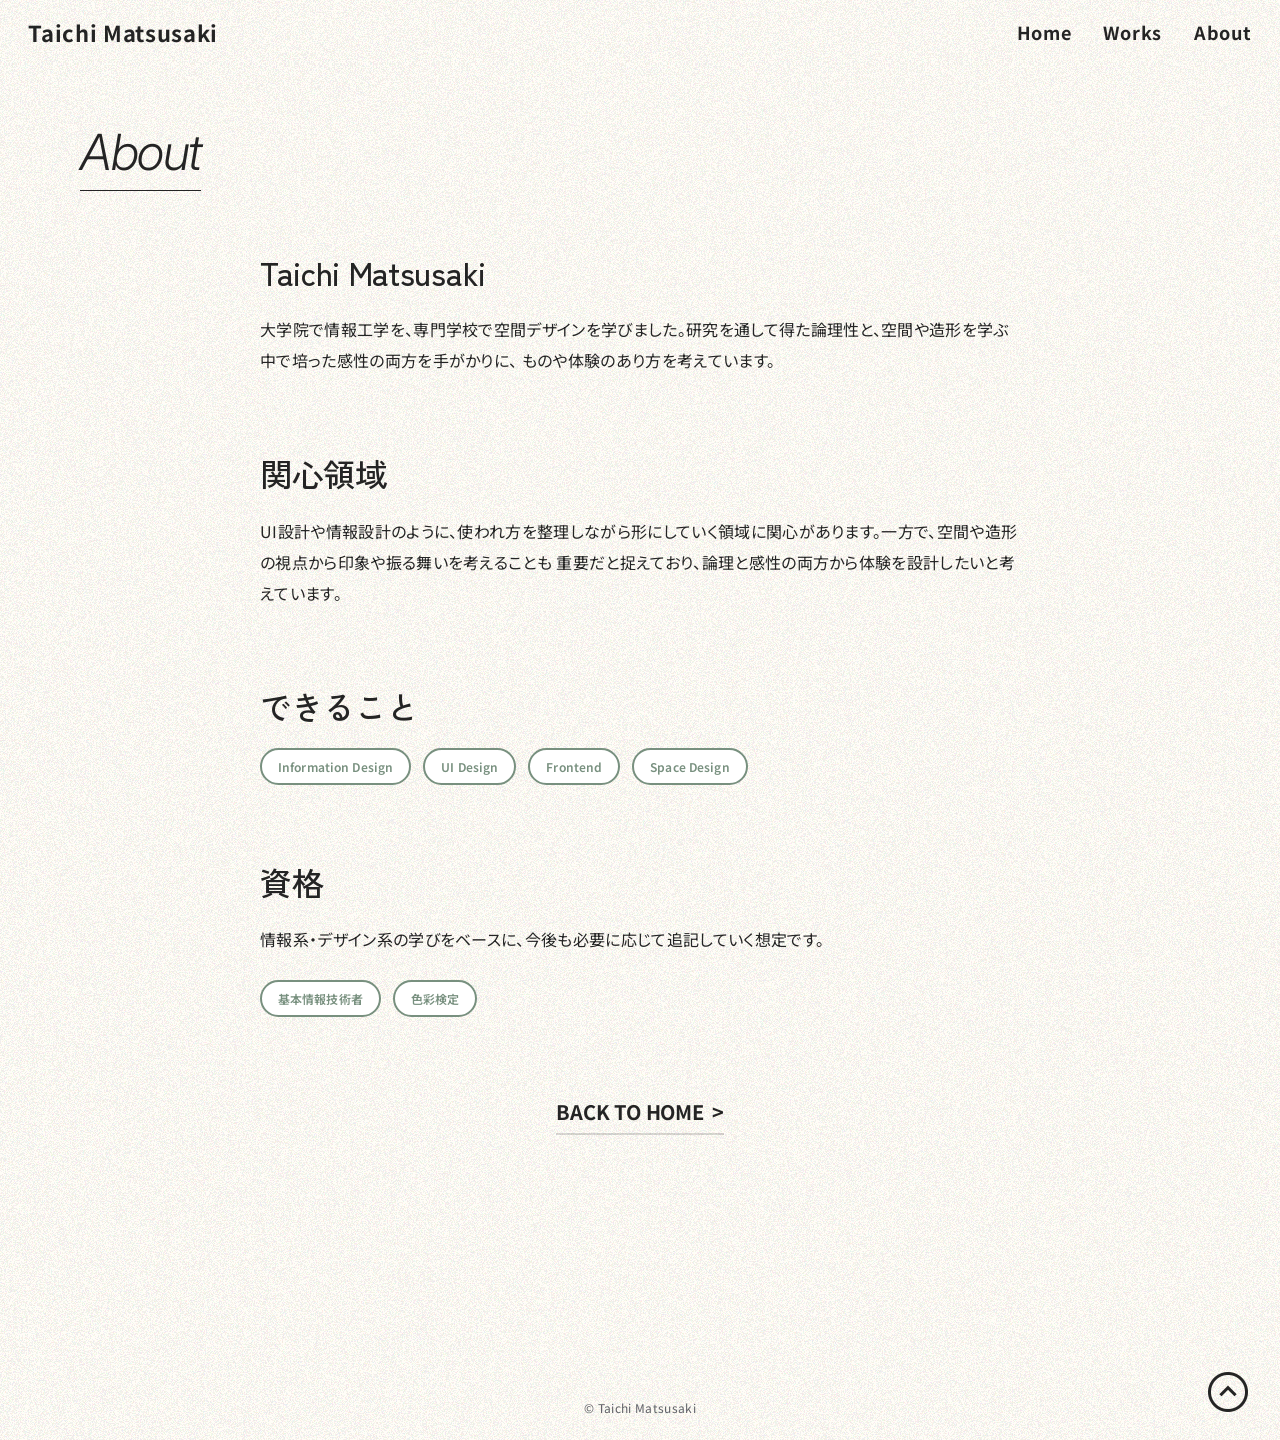
==== about/index.html @ 53a99a80 "Initial portfolio site" ====
<!DOCTYPE html>
<html lang="ja">
  <head>
    <meta charset="UTF-8" />
    <meta name="viewport" content="width=device-width, initial-scale=1.0" />
    <title>About | Taichi Matsusaki Portfolio</title>
    <link rel="stylesheet" href="../styles.css" />
    <script>
      window.addEventListener("load", () => {
        const navigationEntry = performance.getEntriesByType?.("navigation")?.[0];
        const isReload =
          navigationEntry?.type === "reload" ||
          (!navigationEntry && window.performance?.navigation?.type === 1);

        if (isReload) {
          window.scrollTo(0, 0);
        }

        document.body.classList.add("page-ready");

        const menuButton = document.querySelector(".top-menu-toggle");
        const navigation = document.querySelector(".top-nav");

        if (!menuButton || !navigation) {
          return;
        }

        const closeMenu = () => {
          menuButton.setAttribute("aria-expanded", "false");
          document.body.classList.remove("nav-open");
        };

        menuButton.addEventListener("click", () => {
          const expanded = menuButton.getAttribute("aria-expanded") === "true";
          menuButton.setAttribute("aria-expanded", String(!expanded));
          document.body.classList.toggle("nav-open", !expanded);
        });

        navigation.querySelectorAll("a").forEach((link) => {
          link.addEventListener("click", closeMenu);
        });

        window.matchMedia("(min-width: 641px)").addEventListener("change", (event) => {
          if (event.matches) {
            closeMenu();
          }
        });
      });
    </script>
  </head>
  <body class="top-entry about-page-entry">
    <div class="page-shell about-page" id="top">
      <header class="top-header">
        <a class="top-logo" href="../index.html">Taichi Matsusaki</a>
        <button
          class="top-menu-toggle material-symbols-outlined"
          type="button"
          aria-label="メニューを開く"
          aria-controls="about-navigation"
          aria-expanded="false"
        >
          menu
        </button>
        <nav class="top-nav" id="about-navigation" aria-label="Primary navigation">
          <a href="../index.html">Home</a>
          <a href="../works/index.html">Works</a>
          <a href="../about/index.html" aria-current="page">About</a>
        </nav>
      </header>

      <main class="about-page-main">
        <section class="about-page-intro">
          <div class="section-title">
            <h1>About</h1>
          </div>
        </section>

        <article class="about-page-content">
          <section class="about-page-block">
            <h2>Taichi Matsusaki</h2>
            <div class="about-page-prose">
              <p>
                大学院で情報工学を、専門学校で空間デザインを学びました。研究を通して得た論理性と、空間や造形を学ぶ中で培った感性の両方を手がかりに、
                ものや体験のあり方を考えています。
              </p>
            </div>
          </section>

          <section class="about-page-block">
            <h2>関心領域</h2>
            <div class="about-page-prose">
              <p>
                UI設計や情報設計のように、使われ方を整理しながら形にしていく領域に関心があります。一方で、空間や造形の視点から印象や振る舞いを考えることも
                重要だと捉えており、論理と感性の両方から体験を設計したいと考えています。
              </p>
            </div>
          </section>

          <section class="about-page-block">
            <h2>できること</h2>
            <div class="about-page-tags" aria-label="Skills">
              <span class="detail-tag">Information Design</span>
              <span class="detail-tag">UI Design</span>
              <span class="detail-tag">Frontend</span>
              <span class="detail-tag">Space Design</span>
            </div>
          </section>

          <section class="about-page-block">
            <h2>資格</h2>
            <div class="about-page-prose">
              <p>情報系・デザイン系の学びをベースに、今後も必要に応じて追記していく想定です。</p>
            </div>
            <div class="about-page-tags" aria-label="Certifications">
              <span class="detail-tag">基本情報技術者</span>
              <span class="detail-tag">色彩検定</span>
            </div>
          </section>

          <div class="detail-back-link-wrap">
            <a class="detail-back-link" href="../index.html">BACK TO HOME</a>
          </div>
        </article>
      </main>

      <footer class="top-footer">
        <p>© Taichi Matsusaki</p>
        <a class="back-to-top material-symbols-outlined" href="#top" aria-label="ページ上部へ戻る">expand_circle_up</a>
      </footer>
    </div>
  </body>
</html>
---- styles.css ----
@import url("https://fonts.googleapis.com/css2?family=Inter:ital,wght@1,300;1,400;1,500&family=Material+Symbols+Outlined:opsz,wght,FILL,GRAD@48,400,0,0&family=Noto+Sans+JP:wght@400;500;600;700&family=Zen+Kaku+Gothic+New:wght@300;400;500;700&display=swap");

:root {
  --bg: #fffdf7;
  --text: #242424;
  --muted: #5f6166;
  --accent-green: #78907f;
  --line: rgba(36, 36, 36, 0.16);
  --soft-line: rgba(36, 36, 36, 0.1);
  --accent: #2f47a5;
  --surface: #fbfbf8;
  --card: #ffffff;
  --page-pad: 24px;
  --logo-font: "Noto Sans JP", "Helvetica Neue", Arial, sans-serif;
  --title-font: "Zen Kaku Gothic New", "Noto Sans JP", sans-serif;
  --body-font: "Noto Sans JP", "Helvetica Neue", Arial, sans-serif;
  --shell-pad: clamp(20px, 2.22vw, 32px);
  --bg-image-size: cover;
}

* {
  box-sizing: border-box;
}

html,
body {
  margin: 0;
  min-height: 100%;
}

html {
  scroll-behavior: smooth;
  overscroll-behavior-y: none;
}

body {
  min-width: 320px;
  overflow-x: hidden;
  overflow-y: auto;
  overscroll-behavior-y: none;
  background:
    url("./images/Portfolio_background.svg") center top / var(--bg-image-size) repeat-y,
    var(--bg);
  color: var(--text);
  font-family: var(--body-font);
  letter-spacing: 0.02em;
  font-feature-settings: "palt" 1;
  text-rendering: optimizeLegibility;
  -webkit-font-smoothing: antialiased;
}

.top-entry {
  background:
    url("./images/Portfolio_background.svg") center top / var(--bg-image-size) repeat-y,
    var(--bg);
}

a {
  color: inherit;
  text-decoration: none;
}

.page-shell {
  position: relative;
  min-height: 100dvh;
  padding: 0 var(--shell-pad) 24px;
  opacity: 0;
  transition: opacity 700ms ease;
}

body.page-ready .page-shell {
  opacity: 1;
}

.top-header,
.top-footer {
  width: 100%;
  margin: 0 auto;
}

.top-main {
  width: min(1376px, 100%);
  margin: 0 auto;
}

.works-page-main {
  width: min(1120px, 100%);
  margin: 0 auto;
}

.about-page-main {
  width: min(1120px, 100%);
  margin: 0 auto;
}

.top-page {
  padding-top: 0;
}

.top-header {
  position: sticky;
  top: 0;
  z-index: 20;
  display: flex;
  align-items: center;
  justify-content: space-between;
  gap: 1rem;
  width: calc(100% + (var(--shell-pad) * 2));
  margin: 0 calc(var(--shell-pad) * -1);
  padding-left: var(--shell-pad);
  padding-right: var(--shell-pad);
  padding-top: 16px;
  padding-bottom: 16px;
  background: transparent;
}

.top-header::before {
  content: "";
  position: absolute;
  inset: 0;
  left: 50%;
  width: 100vw;
  z-index: -1;
  transform: translateX(-50%);
  background:
    url("./images/Portfolio_background.svg") center top / var(--bg-image-size) repeat-y,
    var(--bg);
  background-position: center -1px;
}

.material-symbols-outlined {
  font-family: "Material Symbols Outlined";
  font-weight: normal;
  font-style: normal;
  line-height: 1;
  letter-spacing: normal;
  text-transform: none;
  display: inline-block;
  white-space: nowrap;
  direction: ltr;
  -webkit-font-smoothing: antialiased;
}

.top-logo {
  font-family: var(--logo-font);
  font-size: 22px;
  font-weight: 700;
  letter-spacing: 0.03em;
  transition:
    opacity 220ms ease,
    filter 220ms ease;
}

.top-nav {
  display: flex;
  align-items: center;
  gap: 2rem;
}

.top-menu-toggle {
  display: none;
  align-items: center;
  justify-content: center;
  padding: 0;
  border: 0;
  background: transparent;
  color: var(--text);
  cursor: pointer;
}

.top-nav a {
  color: var(--text);
  font-size: 18px;
  font-weight: 700;
  letter-spacing: 0.04em;
  transition:
    opacity 220ms ease,
    filter 220ms ease;
}

.top-main {
  display: grid;
  gap: 64px;
  padding: 24px 0 64px;
}

.works-page-main {
  display: grid;
  gap: 64px;
  padding: 24px 0 64px;
}

.about-page-main {
  display: grid;
  gap: 64px;
  padding: 24px 0 64px;
}

.top-hero {
  position: relative;
  min-height: clamp(360px, 43.06vw, 620px);
  width: min(1376px, calc(100vw - (var(--shell-pad) * 2)));
  margin: 0 0 0 calc(50% - 50vw + var(--shell-pad));
}

@media (min-width: 1921px) {
  .top-hero {
    width: 1376px;
    margin-left: calc(688px - 50vw + var(--shell-pad));
  }
}

.hero-art {
  position: absolute;
  inset: 0;
}

.hero-art img {
  position: absolute;
  top: clamp(-104px, -7.22vw, -8px);
  left: clamp(-92px, -6.39vw, -20px);
  width: clamp(420px, 79.17vw, 1140px);
  height: auto;
  object-fit: contain;
  opacity: 0;
  transition: opacity 1000ms ease 500ms;
}

body.page-ready .hero-art img {
  opacity: 1;
}

.about-card h3,
.section-title h1,
.section-title h2 {
  font-family: var(--title-font);
}

.about-card h3 {
  margin: 0;
  font-weight: 700;
  letter-spacing: -0.02em;
}

.works-section,
.about-section-top {
  display: grid;
  gap: 32px;
}

.works-section {
  width: min(1120px, 100%);
  margin: 288px auto 0;
  scroll-margin-top: 144px;
}

.works-page-intro {
  display: grid;
  gap: 24px;
  width: min(760px, 100%);
  padding-top: 40px;
}

.about-page-intro {
  display: grid;
  gap: 24px;
  width: min(760px, 100%);
  padding-top: 40px;
}

.works-page-intro h1 {
  margin: 0;
  font-size: clamp(44px, 3.89vw, 56px);
  line-height: 1;
  font-family: var(--title-font);
  font-weight: 500;
  letter-spacing: -0.01em;
}

.works-page-intro p {
  margin: 0;
  color: var(--text);
  font-size: 16px;
  line-height: 1.9;
}

.about-page-content {
  display: grid;
  gap: 80px;
  width: min(760px, 100%);
  margin: 0 auto;
}

.about-page-block {
  display: grid;
  gap: 24px;
}

.about-page-block h2 {
  margin: 0;
  font-size: 32px;
  line-height: 1.1;
  font-family: var(--title-font);
  font-style: normal;
  font-weight: 500;
  letter-spacing: -0.01em;
}

.about-page-prose {
  display: grid;
  gap: 16px;
}

.about-page-prose p {
  margin: 0;
  color: var(--text);
  font-size: 16px;
  line-height: 1.95;
}

.about-page-tags {
  display: flex;
  flex-wrap: wrap;
  gap: 12px;
}

.works-section-page {
  width: 100%;
  margin: 0;
}

.section-title h1,
.section-title h2 {
  display: inline-block;
  margin: 0;
  padding-bottom: 12px;
  border-bottom: 1px solid var(--text);
  font-size: clamp(44px, 3.89vw, 56px);
  line-height: 1;
  font-family: "Inter", "Noto Sans JP", sans-serif;
  font-style: italic;
  font-weight: 300;
  letter-spacing: -0.03em;
}

.works-grid {
  display: grid;
  grid-template-columns: repeat(2, minmax(0, 1fr));
  gap: 56px 80px;
}

.work-link {
  display: block;
  transition:
    transform 260ms ease,
    filter 260ms ease;
}

.work-thumb {
  width: 100%;
  aspect-ratio: 4 / 3;
  display: grid;
  place-items: center;
  overflow: hidden;
  border-radius: 16px;
  background: #d9d7d3;
}

.work-thumb img {
  width: 100%;
  height: 100%;
  object-fit: cover;
  display: block;
  transition:
    transform 420ms ease,
    filter 260ms ease;
}

.work-body {
  display: grid;
  gap: 0.5rem;
  padding-top: 16px;
}

.work-body h3 {
  margin: 0;
  font-family: var(--body-font);
  font-size: 20px;
  font-weight: 600;
  letter-spacing: 0.01em;
  transition: opacity 220ms ease;
}

.work-body p {
  margin: 0;
  color: var(--text);
  font-size: 16px;
  line-height: 1.65;
  transition: opacity 220ms ease;
}

.work-chip {
  display: inline-flex;
  align-items: center;
  justify-content: center;
  width: fit-content;
  min-height: 32px;
  padding: 8px 16px;
  border: 2px solid var(--accent-green);
  border-radius: 999px;
  background: #ffffff;
  color: var(--accent-green);
  font-size: 12px;
  font-weight: 600;
  line-height: 1;
  letter-spacing: 0.01em;
  transition: opacity 220ms ease;
}

.works-more {
  display: flex;
  justify-content: center;
  padding-top: 0;
}

.works-more a,
.about-card-link,
.detail-back-link {
  display: inline-flex;
  align-items: center;
  gap: 0.5rem;
  padding-bottom: 0.45rem;
  border-bottom: 2px solid rgba(47, 47, 49, 0.18);
  font-size: 20px;
  font-weight: 700;
  letter-spacing: -0.01em;
  position: relative;
  transition:
    gap 220ms ease,
    border-color 220ms ease,
    opacity 220ms ease;
}

.works-more a::after,
.about-card-link::after,
.detail-back-link::after {
  content: ">";
}

.works-more a::before,
.about-card-link::before,
.detail-back-link::before {
  content: "";
  position: absolute;
  left: 0;
  bottom: -2px;
  width: 0;
  height: 3px;
  background: var(--accent-green);
  transition: width 240ms ease;
}

.about-section-top {
  width: min(1120px, 100%);
  margin: 136px auto 0;
  scroll-margin-top: 144px;
}

.about-card {
  display: grid;
  gap: 32px;
  padding: 40px;
  border: 2px solid #797979;
  border-radius: 14px;
  background: var(--card);
}

.about-card h3 {
  font-family: var(--body-font);
  font-size: 24px;
  font-weight: 500;
  letter-spacing: 0.1em;
  line-height: 1.05;
}

.about-card p {
  margin: 0;
  color: var(--text);
  font-size: 16px;
  line-height: 1.95;
}

.about-card-link {
  justify-self: center;
}

.detail-back-link-wrap {
  width: 100%;
  display: flex;
  justify-content: center;
}

.top-footer {
  display: flex;
  align-items: center;
  justify-content: center;
  position: relative;
  min-height: 80px;
  padding: 200px 0 0;
}

.top-footer p {
  margin: 0;
  color: var(--muted);
  font-size: 12px;
}

.back-to-top {
  position: absolute;
  right: 0;
  bottom: 0;
  font-size: 48px;
  font-variation-settings: "FILL" 0, "wght" 400, "GRAD" 0, "opsz" 48;
  transition:
    transform 220ms ease,
    opacity 220ms ease;
}

@media (hover: hover) and (pointer: fine) {
  .top-logo:hover,
  .top-nav a:hover {
    opacity: 0.48;
    filter: none;
  }

  .work-link:hover {
    transform: translateY(-4px);
    filter: drop-shadow(0 18px 28px rgba(36, 36, 36, 0.08));
  }

  .work-link:hover .work-body h3,
  .work-link:hover .work-body p,
  .work-link:hover .work-chip {
    opacity: 0.6;
  }

  .work-link:hover .work-thumb img {
    transform: scale(1.03);
    filter: contrast(1.08) brightness(0.98);
  }

  .work-item-xr .work-link:hover .work-thumb img {
    filter: none;
  }

  .works-more a:hover,
  .about-card-link:hover,
  .detail-back-link:hover {
    gap: 0.8rem;
    border-color: rgba(36, 36, 36, 0.34);
  }

  .works-more a:hover::before,
  .about-card-link:hover::before,
  .detail-back-link:hover::before {
    width: 100%;
  }

  .back-to-top:hover {
    transform: translateY(-3px);
    opacity: 0.48;
    filter: none;
  }
}

.detail-page {
  overflow-y: auto;
  overflow-x: hidden;
}

@media (prefers-reduced-motion: reduce) {
  .page-shell {
    opacity: 1;
    transition: none;
  }

  .hero-art img {
    opacity: 1;
    transition: none;
  }
}

.detail-main {
  width: min(1120px, 100%);
  margin: 0 auto;
  display: grid;
  gap: 72px;
  padding: 32px 0 0;
  justify-items: center;
}

.detail-intro {
  display: grid;
  gap: 0;
  width: min(760px, 100%);
  justify-items: center;
}

.detail-tags,
.detail-intro h1 {
  justify-self: start;
}

.detail-tags {
  margin-bottom: 32px;
}

.detail-tags {
  display: flex;
  flex-wrap: wrap;
  gap: 0.55rem;
}

.detail-tag {
  display: inline-flex;
  align-items: center;
  justify-content: center;
  min-height: 32px;
  padding: 8px 16px;
  border: 2px solid var(--accent-green);
  border-radius: 999px;
  background: #ffffff;
  color: var(--accent-green);
  font-size: 12px;
  font-weight: 600;
  letter-spacing: 0.01em;
  white-space: nowrap;
}

.detail-intro h1 {
  margin: 0;
  font-family: var(--body-font);
  font-size: clamp(40px, 4.45vw, 56px);
  font-weight: 600;
  line-height: 1.02;
  letter-spacing: -0.02em;
  margin-bottom: 40px;
}

.detail-hero-media,
.detail-lead {
  width: min(760px, 100%);
}

.detail-hero-media,
.detail-gallery-item,
.detail-inline-media {
  overflow: hidden;
  border-radius: 16px;
  background: #d9d7d3;
}

.detail-hero-media img,
.detail-gallery-item img,
.detail-inline-media img {
  width: 100%;
  height: 100%;
  object-fit: cover;
  display: block;
}

.detail-hero-media {
  aspect-ratio: 4 / 3;
  margin-bottom: 32px;
}

.detail-prose p,
.detail-process-item p {
  margin: 0;
  line-height: 1.95;
  color: var(--text);
}

.detail-article {
  display: grid;
  gap: 80px;
  max-width: 760px;
  justify-items: center;
}

.detail-block {
  display: grid;
  gap: 24px;
  width: 100%;
}

.detail-block h2,
.detail-block h3 {
  margin: 0;
  font-family: var(--title-font);
  font-weight: 550;
  letter-spacing: -0.01em;
}

.detail-block h2 {
  font-size: 32px;
  line-height: 1.1;
  font-family: var(--title-font);
  font-style: normal;
  font-weight: 500;
  letter-spacing: -0.01em;
}

.detail-block h3 {
  font-family: var(--body-font);
  font-size: 24px;
  font-weight: 600;
  letter-spacing: 0.01em;
}

.detail-prose {
  display: grid;
  gap: 16px;
  max-width: 760px;
}

.detail-process-list {
  display: grid;
  gap: 24px;
}

.detail-process-item {
  display: grid;
  grid-template-columns: 52px minmax(0, 1fr);
  gap: 1rem;
  align-items: start;
  padding: 0;
}

.detail-process-item span {
  display: inline-flex;
  justify-content: center;
  padding-top: 0.1rem;
  color: var(--muted);
  font-size: 12px;
  letter-spacing: 0.12em;
  text-transform: uppercase;
}

.detail-gallery {
  display: grid;
  grid-template-columns: repeat(2, minmax(0, 1fr));
  gap: 32px;
}

.detail-gallery-item {
  aspect-ratio: 4 / 3;
}

.detail-inline-media {
  aspect-ratio: 4 / 3;
}

.detail-inline-media-wide {
  aspect-ratio: 16 / 9;
}

@media (max-width: 1280px) {
}

@media (max-width: 1175px) {
  .works-grid {
    gap: clamp(32px, 4.4vw, 56px) clamp(32px, 5.2vw, 64px);
  }
}

@media (max-width: 640px) {
  .top-main,
  .works-page-main,
  .about-page-main,
  .top-footer {
    width: 100%;
  }

  .top-header {
    width: calc(100% + (var(--shell-pad) * 2));
    margin: 0 calc(var(--shell-pad) * -1);
  }

  .top-menu-toggle {
    display: inline-flex;
    font-size: 32px;
    line-height: 1;
  }

  .top-nav {
    position: absolute;
    top: calc(100% + 8px);
    right: var(--shell-pad);
    display: grid;
    gap: 0.85rem;
    min-width: 140px;
    padding: 0.9rem 0.85rem;
    border: 1px solid rgba(36, 36, 36, 0.12);
    border-radius: 14px;
    background:
      url("./images/Portfolio_background.svg") center top / var(--bg-image-size) repeat-y,
      var(--bg);
    box-shadow: 0 14px 32px rgba(36, 36, 36, 0.08);
    opacity: 0;
    visibility: hidden;
    transform: translateY(-8px);
    transition:
      opacity 220ms ease,
      transform 220ms ease,
      visibility 220ms ease;
  }

  .top-nav a {
    font-size: 18px;
    text-align: center;
  }

  .nav-open .top-nav {
    opacity: 1;
    visibility: visible;
    transform: translateY(0);
  }

  .top-main {
    gap: 24px;
    padding-top: 0.8rem;
  }

  .works-page-main {
    gap: 40px;
    padding-top: 0.8rem;
  }

  .about-page-main {
    gap: 40px;
    padding-top: 0.8rem;
  }

  .top-hero {
    min-height: clamp(160px, 22vw, 220px);
    width: 100%;
    margin-left: 0;
  }

  .hero-art img {
    left: clamp(-120px, -10vw, -96px);
    width: clamp(360px, 108vw, 520px);
  }

  .works-section,
  .about-section-top {
    width: 100%;
  }

  .works-page-intro {
    gap: 20px;
    padding-top: 16px;
  }

  .about-page-intro {
    gap: 20px;
    padding-top: 16px;
  }

  .about-page-content {
    gap: 56px;
  }

  .works-grid {
    grid-template-columns: 1fr;
    gap: 2.1rem;
  }

  .works-more {
    padding-top: 0;
  }

  .work-link {
    display: grid;
  }

  .about-card {
    padding: 32px 24px;
  }

  .back-to-top {
    top: auto;
    bottom: 0;
  }

  .detail-topbar {
    align-items: flex-start;
    flex-direction: column;
    margin-bottom: 1.5rem;
  }

  .detail-main {
    gap: 48px;
    padding-top: 24px;
  }

  .detail-article {
    gap: 56px;
  }

  .detail-gallery {
    grid-template-columns: 1fr;
    gap: 24px;
  }
}

@media (max-width: 380px) {
  .page-shell {
    padding-left: 16px;
    padding-right: 16px;
  }

  .top-main,
  .works-page-main,
  .about-page-main,
  .works-section,
  .about-section-top,
  .top-footer {
    width: 100%;
    margin-left: auto;
    margin-right: auto;
  }

  .top-header {
    width: calc(100% + 32px);
    margin: 0 -16px;
    padding-left: 16px;
    padding-right: 16px;
  }

  .top-nav {
    right: 0;
    min-width: 128px;
  }

  .hero-art img {
    left: -132px;
    width: min(370px, 112vw);
  }
}

@media (max-width: 700px) {
  .hero-art img {
    left: clamp(-108px, -8vw, -92px);
  }
}
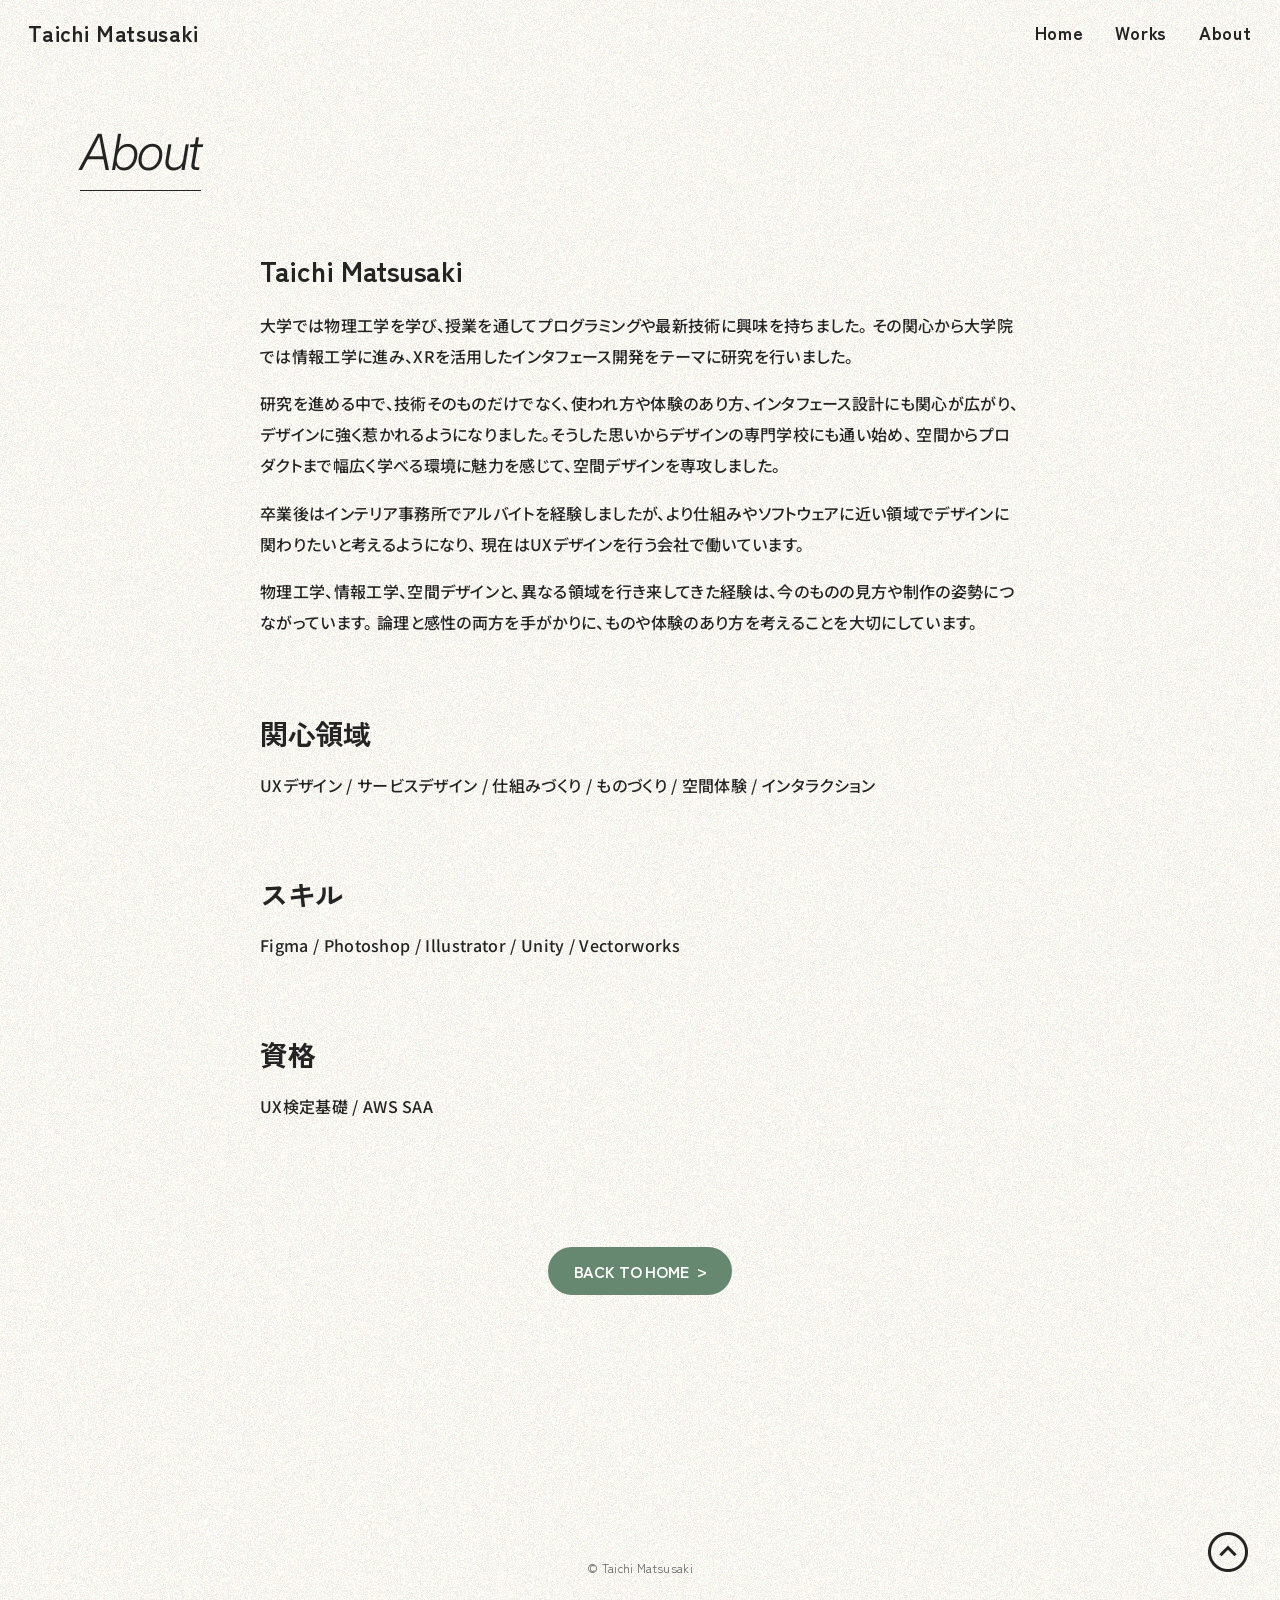
==== commit c046dd16: "aboutページ修正" ====
--- a/about/index.html
+++ b/about/index.html
@@ -80,41 +80,43 @@
             <h2>Taichi Matsusaki</h2>
             <div class="about-page-prose">
               <p>
-                大学院で情報工学を、専門学校で空間デザインを学びました。研究を通して得た論理性と、空間や造形を学ぶ中で培った感性の両方を手がかりに、
-                ものや体験のあり方を考えています。
+                大学では物理工学を学び、授業を通してプログラミングや最新技術に興味を持ちました。
+                その関心から大学院では情報工学に進み、XRを活用したインタフェース開発をテーマに研究を行いました。
+              </p>
+              <p>
+                研究を進める中で、技術そのものだけでなく、使われ方や体験のあり方、インタフェース設計にも関心が広がり、
+                デザインに強く惹かれるようになりました。そうした思いからデザインの専門学校にも通い始め、
+                空間からプロダクトまで幅広く学べる環境に魅力を感じて、空間デザインを専攻しました。
+              </p>
+              <p>
+                卒業後はインテリア事務所でアルバイトを経験しましたが、より仕組みやソフトウェアに近い領域でデザインに関わりたいと考えるようになり、
+                現在はUXデザインを行う会社で働いています。
+              </p>
+              <p>
+                物理工学、情報工学、空間デザインと、異なる領域を行き来してきた経験は、今のものの見方や制作の姿勢につながっています。
+                論理と感性の両方を手がかりに、ものや体験のあり方を考えることを大切にしています。
               </p>
             </div>
           </section>
 
           <section class="about-page-block">
             <h2>関心領域</h2>
-            <div class="about-page-prose">
-              <p>
-                UI設計や情報設計のように、使われ方を整理しながら形にしていく領域に関心があります。一方で、空間や造形の視点から印象や振る舞いを考えることも
-                重要だと捉えており、論理と感性の両方から体験を設計したいと考えています。
-              </p>
-            </div>
+            <p class="about-inline-list">
+              UXデザイン / サービスデザイン / 仕組みづくり / ものづくり / 空間体験 /
+              インタラクション
+            </p>
           </section>
 
           <section class="about-page-block">
-            <h2>できること</h2>
-            <div class="about-page-tags" aria-label="Skills">
-              <span class="detail-tag">Information Design</span>
-              <span class="detail-tag">UI Design</span>
-              <span class="detail-tag">Frontend</span>
-              <span class="detail-tag">Space Design</span>
-            </div>
+            <h2>スキル</h2>
+            <p class="about-inline-list">
+              Figma / Photoshop / Illustrator / Unity / Vectorworks
+            </p>
           </section>
 
           <section class="about-page-block">
             <h2>資格</h2>
-            <div class="about-page-prose">
-              <p>情報系・デザイン系の学びをベースに、今後も必要に応じて追記していく想定です。</p>
-            </div>
-            <div class="about-page-tags" aria-label="Certifications">
-              <span class="detail-tag">基本情報技術者</span>
-              <span class="detail-tag">色彩検定</span>
-            </div>
+            <p class="about-inline-list">UX検定基礎 / AWS SAA</p>
           </section>
 
           <div class="detail-back-link-wrap">
--- a/styles.css
+++ b/styles.css
@@ -1,18 +1,12 @@
-@import url("https://fonts.googleapis.com/css2?family=Inter:ital,wght@1,300;1,400;1,500&family=Material+Symbols+Outlined:opsz,wght,FILL,GRAD@48,400,0,0&family=Noto+Sans+JP:wght@400;500;600;700&family=Zen+Kaku+Gothic+New:wght@300;400;500;700&display=swap");
+@import url("https://fonts.googleapis.com/css2?family=Inter:ital,wght@1,300;1,400;1,500&family=Material+Symbols+Outlined:opsz,wght,FILL,GRAD@48,400,0,0&family=Noto+Sans+JP:wght@400;500;600;700&family=Zen+Kaku+Gothic+New:wght@300;400;500;700;900&display=swap");
 
 :root {
   --bg: #fffdf7;
   --text: #242424;
   --muted: #5f6166;
-  --accent-green: #78907f;
-  --line: rgba(36, 36, 36, 0.16);
-  --soft-line: rgba(36, 36, 36, 0.1);
-  --accent: #2f47a5;
-  --surface: #fbfbf8;
+  --accent-green: #668770;
   --card: #ffffff;
-  --page-pad: 24px;
   --logo-font: "Noto Sans JP", "Helvetica Neue", Arial, sans-serif;
-  --title-font: "Zen Kaku Gothic New", "Noto Sans JP", sans-serif;
   --body-font: "Noto Sans JP", "Helvetica Neue", Arial, sans-serif;
   --shell-pad: clamp(20px, 2.22vw, 32px);
   --bg-image-size: cover;
@@ -78,19 +72,19 @@
   margin: 0 auto;
 }
 
+.top-main,
+.works-page-main,
+.about-page-main {
+  margin: 0 auto;
+}
+
 .top-main {
   width: min(1376px, 100%);
-  margin: 0 auto;
-}
-
-.works-page-main {
-  width: min(1120px, 100%);
-  margin: 0 auto;
-}
-
+}
+
+.works-page-main,
 .about-page-main {
   width: min(1120px, 100%);
-  margin: 0 auto;
 }
 
 .top-page {
@@ -142,7 +136,7 @@
 }
 
 .top-logo {
-  font-family: var(--logo-font);
+  font-family: "Zen Kaku Gothic New", "Noto Sans JP", sans-serif;
   font-size: 22px;
   font-weight: 700;
   letter-spacing: 0.03em;
@@ -169,6 +163,7 @@
 }
 
 .top-nav a {
+  font-family: "Zen Kaku Gothic New", "Noto Sans JP", sans-serif;
   color: var(--text);
   font-size: 18px;
   font-weight: 700;
@@ -178,18 +173,8 @@
     filter 220ms ease;
 }
 
-.top-main {
-  display: grid;
-  gap: 64px;
-  padding: 24px 0 64px;
-}
-
-.works-page-main {
-  display: grid;
-  gap: 64px;
-  padding: 24px 0 64px;
-}
-
+.top-main,
+.works-page-main,
 .about-page-main {
   display: grid;
   gap: 64px;
@@ -230,16 +215,13 @@
   opacity: 1;
 }
 
-.about-card h3,
-.section-title h1,
-.section-title h2 {
-  font-family: var(--title-font);
-}
-
 .about-card h3 {
   margin: 0;
-  font-weight: 700;
-  letter-spacing: -0.02em;
+  font-family: var(--body-font);
+  font-size: 24px;
+  font-weight: 500;
+  letter-spacing: 0.1em;
+  line-height: 1.05;
 }
 
 .works-section,
@@ -254,33 +236,19 @@
   scroll-margin-top: 144px;
 }
 
-.works-page-intro {
+.works-page-intro,
+.about-page-intro {
   display: grid;
   gap: 24px;
   width: min(760px, 100%);
   padding-top: 40px;
 }
 
-.about-page-intro {
-  display: grid;
-  gap: 24px;
-  width: min(760px, 100%);
-  padding-top: 40px;
-}
-
-.works-page-intro h1 {
-  margin: 0;
-  font-size: clamp(44px, 3.89vw, 56px);
-  line-height: 1;
-  font-family: var(--title-font);
-  font-weight: 500;
-  letter-spacing: -0.01em;
-}
-
 .works-page-intro p {
   margin: 0;
   color: var(--text);
   font-size: 16px;
+  font-weight: 500;
   line-height: 1.9;
 }
 
@@ -298,11 +266,11 @@
 
 .about-page-block h2 {
   margin: 0;
-  font-size: 32px;
+  font-size: 28px;
   line-height: 1.1;
-  font-family: var(--title-font);
+  font-family: "Zen Kaku Gothic New", "Noto Sans JP", sans-serif;
   font-style: normal;
-  font-weight: 500;
+  font-weight: 600;
   letter-spacing: -0.01em;
 }
 
@@ -311,10 +279,22 @@
   gap: 16px;
 }
 
-.about-page-prose p {
+.about-inline-list {
   margin: 0;
   color: var(--text);
   font-size: 16px;
+  font-weight: 500;
+  line-height: 1.6;
+  letter-spacing: 0.02em;
+  word-break: keep-all;
+  overflow-wrap: anywhere;
+}
+
+.about-page-prose p {
+  margin: 0;
+  color: var(--text);
+  font-size: 16px;
+  font-weight: 500;
   line-height: 1.95;
 }
 
@@ -393,8 +373,9 @@
 
 .work-body p {
   margin: 0;
-  color: var(--text);
+  color: #8a8a8a;
   font-size: 16px;
+  font-weight: 500;
   line-height: 1.65;
   transition: opacity 220ms ease;
 }
@@ -406,12 +387,12 @@
   width: fit-content;
   min-height: 32px;
   padding: 8px 16px;
-  border: 2px solid var(--accent-green);
+  border: 1px solid #e3e3e3;
   border-radius: 999px;
   background: #ffffff;
-  color: var(--accent-green);
+  color: #242424;
   font-size: 12px;
-  font-weight: 600;
+  font-weight: 500;
   line-height: 1;
   letter-spacing: 0.01em;
   transition: opacity 220ms ease;
@@ -426,18 +407,25 @@
 .works-more a,
 .about-card-link,
 .detail-back-link {
+  font-family: "Zen Kaku Gothic New", "Noto Sans JP", sans-serif;
   display: inline-flex;
   align-items: center;
   gap: 0.5rem;
-  padding-bottom: 0.45rem;
-  border-bottom: 2px solid rgba(47, 47, 49, 0.18);
-  font-size: 20px;
+  justify-content: center;
+  min-height: 48px;
+  padding: 8px 24px;
+  border: 2px solid var(--accent-green);
+  border-radius: 999px;
+  background: var(--accent-green);
+  color: #ffffff;
+  font-size: 16px;
   font-weight: 700;
   letter-spacing: -0.01em;
-  position: relative;
+  line-height: 1;
   transition:
-    gap 220ms ease,
+    background-color 220ms ease,
     border-color 220ms ease,
+    color 220ms ease,
     opacity 220ms ease;
 }
 
@@ -445,19 +433,9 @@
 .about-card-link::after,
 .detail-back-link::after {
   content: ">";
-}
-
-.works-more a::before,
-.about-card-link::before,
-.detail-back-link::before {
-  content: "";
-  position: absolute;
-  left: 0;
-  bottom: -2px;
-  width: 0;
-  height: 3px;
-  background: var(--accent-green);
-  transition: width 240ms ease;
+  position: relative;
+  top: -0.1em;
+  line-height: 1;
 }
 
 .about-section-top {
@@ -478,7 +456,7 @@
 .about-card h3 {
   font-family: var(--body-font);
   font-size: 24px;
-  font-weight: 500;
+  font-weight: 700;
   letter-spacing: 0.1em;
   line-height: 1.05;
 }
@@ -487,6 +465,7 @@
   margin: 0;
   color: var(--text);
   font-size: 16px;
+  font-weight: 500;
   line-height: 1.95;
 }
 
@@ -498,6 +477,11 @@
   width: 100%;
   display: flex;
   justify-content: center;
+}
+
+.works-page-main .detail-back-link-wrap,
+.about-page-main .detail-back-link-wrap {
+  margin-top: 48px;
 }
 
 .top-footer {
@@ -511,6 +495,7 @@
 
 .top-footer p {
   margin: 0;
+  font-family: "Zen Kaku Gothic New", "Noto Sans JP", sans-serif;
   color: var(--muted);
   font-size: 12px;
 }
@@ -549,21 +534,17 @@
     filter: contrast(1.08) brightness(0.98);
   }
 
-  .work-item-xr .work-link:hover .work-thumb img {
-    filter: none;
-  }
-
   .works-more a:hover,
   .about-card-link:hover,
   .detail-back-link:hover {
-    gap: 0.8rem;
-    border-color: rgba(36, 36, 36, 0.34);
-  }
-
-  .works-more a:hover::before,
-  .about-card-link:hover::before,
-  .detail-back-link:hover::before {
-    width: 100%;
+    opacity: 1;
+    background: #ffffff;
+    color: #242424;
+    border-color: var(--accent-green);
+  }
+
+  .work-item-xr .work-link:hover .work-thumb img {
+    filter: none;
   }
 
   .back-to-top:hover {
@@ -652,6 +633,10 @@
   width: min(760px, 100%);
 }
 
+.detail-lead {
+  font-weight: 500;
+}
+
 .detail-hero-media,
 .detail-gallery-item,
 .detail-inline-media {
@@ -674,9 +659,9 @@
   margin-bottom: 32px;
 }
 
-.detail-prose p,
-.detail-process-item p {
-  margin: 0;
+.detail-prose p {
+  margin: 0;
+  font-weight: 500;
   line-height: 1.95;
   color: var(--text);
 }
@@ -694,24 +679,18 @@
   width: 100%;
 }
 
-.detail-block h2,
+.detail-block h2 {
+  margin: 0;
+  font-size: 28px;
+  line-height: 1.1;
+  font-family: "Zen Kaku Gothic New", "Noto Sans JP", sans-serif;
+  font-style: normal;
+  font-weight: 600;
+  letter-spacing: -0.01em;
+}
+
 .detail-block h3 {
   margin: 0;
-  font-family: var(--title-font);
-  font-weight: 550;
-  letter-spacing: -0.01em;
-}
-
-.detail-block h2 {
-  font-size: 32px;
-  line-height: 1.1;
-  font-family: var(--title-font);
-  font-style: normal;
-  font-weight: 500;
-  letter-spacing: -0.01em;
-}
-
-.detail-block h3 {
   font-family: var(--body-font);
   font-size: 24px;
   font-weight: 600;
@@ -722,29 +701,6 @@
   display: grid;
   gap: 16px;
   max-width: 760px;
-}
-
-.detail-process-list {
-  display: grid;
-  gap: 24px;
-}
-
-.detail-process-item {
-  display: grid;
-  grid-template-columns: 52px minmax(0, 1fr);
-  gap: 1rem;
-  align-items: start;
-  padding: 0;
-}
-
-.detail-process-item span {
-  display: inline-flex;
-  justify-content: center;
-  padding-top: 0.1rem;
-  color: var(--muted);
-  font-size: 12px;
-  letter-spacing: 0.12em;
-  text-transform: uppercase;
 }
 
 .detail-gallery {
@@ -858,11 +814,7 @@
     width: 100%;
   }
 
-  .works-page-intro {
-    gap: 20px;
-    padding-top: 16px;
-  }
-
+  .works-page-intro,
   .about-page-intro {
     gap: 20px;
     padding-top: 16px;
@@ -870,6 +822,11 @@
 
   .about-page-content {
     gap: 56px;
+  }
+
+  .works-page-main .detail-back-link-wrap,
+  .about-page-main .detail-back-link-wrap {
+    margin-top: 32px;
   }
 
   .works-grid {
@@ -932,18 +889,6 @@
     margin-right: auto;
   }
 
-  .top-header {
-    width: calc(100% + 32px);
-    margin: 0 -16px;
-    padding-left: 16px;
-    padding-right: 16px;
-  }
-
-  .top-nav {
-    right: 0;
-    min-width: 128px;
-  }
-
   .hero-art img {
     left: -132px;
     width: min(370px, 112vw);
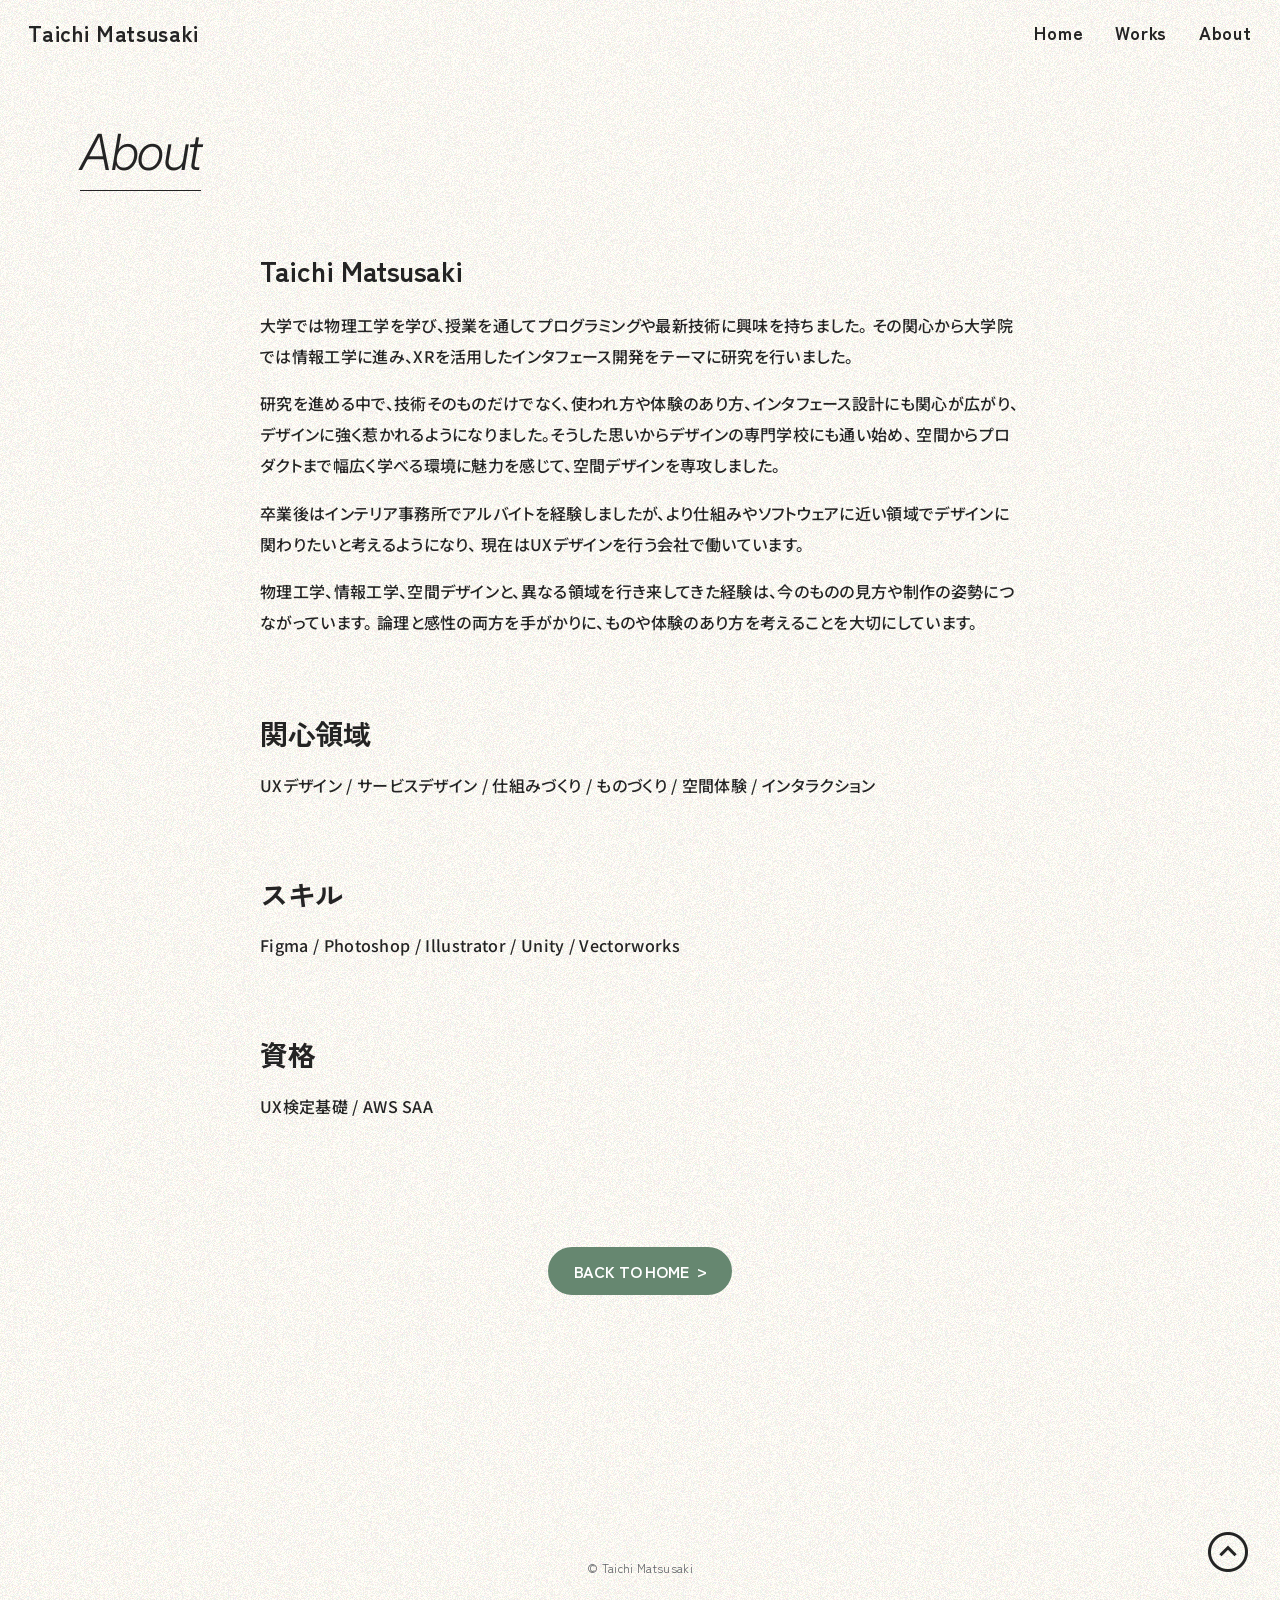
==== commit c3799d87: "リファクタリング" ====
--- a/about/index.html
+++ b/about/index.html
@@ -5,50 +5,9 @@
     <meta name="viewport" content="width=device-width, initial-scale=1.0" />
     <title>About | Taichi Matsusaki Portfolio</title>
     <link rel="stylesheet" href="../styles.css" />
-    <script>
-      window.addEventListener("load", () => {
-        const navigationEntry = performance.getEntriesByType?.("navigation")?.[0];
-        const isReload =
-          navigationEntry?.type === "reload" ||
-          (!navigationEntry && window.performance?.navigation?.type === 1);
-
-        if (isReload) {
-          window.scrollTo(0, 0);
-        }
-
-        document.body.classList.add("page-ready");
-
-        const menuButton = document.querySelector(".top-menu-toggle");
-        const navigation = document.querySelector(".top-nav");
-
-        if (!menuButton || !navigation) {
-          return;
-        }
-
-        const closeMenu = () => {
-          menuButton.setAttribute("aria-expanded", "false");
-          document.body.classList.remove("nav-open");
-        };
-
-        menuButton.addEventListener("click", () => {
-          const expanded = menuButton.getAttribute("aria-expanded") === "true";
-          menuButton.setAttribute("aria-expanded", String(!expanded));
-          document.body.classList.toggle("nav-open", !expanded);
-        });
-
-        navigation.querySelectorAll("a").forEach((link) => {
-          link.addEventListener("click", closeMenu);
-        });
-
-        window.matchMedia("(min-width: 641px)").addEventListener("change", (event) => {
-          if (event.matches) {
-            closeMenu();
-          }
-        });
-      });
-    </script>
+    <script src="../site.js" defer></script>
   </head>
-  <body class="top-entry about-page-entry">
+  <body class="top-entry">
     <div class="page-shell about-page" id="top">
       <header class="top-header">
         <a class="top-logo" href="../index.html">Taichi Matsusaki</a>
--- a/styles.css
+++ b/styles.css
@@ -99,10 +99,8 @@
   align-items: center;
   justify-content: space-between;
   gap: 1rem;
-  width: calc(100% + (var(--shell-pad) * 2));
-  margin: 0 calc(var(--shell-pad) * -1);
-  padding-left: var(--shell-pad);
-  padding-right: var(--shell-pad);
+  width: 100%;
+  margin: 0;
   padding-top: 16px;
   padding-bottom: 16px;
   background: transparent;
@@ -215,15 +213,6 @@
   opacity: 1;
 }
 
-.about-card h3 {
-  margin: 0;
-  font-family: var(--body-font);
-  font-size: 24px;
-  font-weight: 500;
-  letter-spacing: 0.1em;
-  line-height: 1.05;
-}
-
 .works-section,
 .about-section-top {
   display: grid;
@@ -242,14 +231,6 @@
   gap: 24px;
   width: min(760px, 100%);
   padding-top: 40px;
-}
-
-.works-page-intro p {
-  margin: 0;
-  color: var(--text);
-  font-size: 16px;
-  font-weight: 500;
-  line-height: 1.9;
 }
 
 .about-page-content {
@@ -296,12 +277,6 @@
   font-size: 16px;
   font-weight: 500;
   line-height: 1.95;
-}
-
-.about-page-tags {
-  display: flex;
-  flex-wrap: wrap;
-  gap: 12px;
 }
 
 .works-section-page {
@@ -593,13 +568,10 @@
 }
 
 .detail-tags {
-  margin-bottom: 32px;
-}
-
-.detail-tags {
   display: flex;
   flex-wrap: wrap;
   gap: 0.55rem;
+  margin-bottom: 32px;
 }
 
 .detail-tag {
@@ -638,7 +610,6 @@
 }
 
 .detail-hero-media,
-.detail-gallery-item,
 .detail-inline-media {
   overflow: hidden;
   border-radius: 16px;
@@ -646,7 +617,6 @@
 }
 
 .detail-hero-media img,
-.detail-gallery-item img,
 .detail-inline-media img {
   width: 100%;
   height: 100%;
@@ -703,25 +673,12 @@
   max-width: 760px;
 }
 
-.detail-gallery {
-  display: grid;
-  grid-template-columns: repeat(2, minmax(0, 1fr));
-  gap: 32px;
-}
-
-.detail-gallery-item {
-  aspect-ratio: 4 / 3;
-}
-
 .detail-inline-media {
   aspect-ratio: 4 / 3;
 }
 
 .detail-inline-media-wide {
   aspect-ratio: 16 / 9;
-}
-
-@media (max-width: 1280px) {
 }
 
 @media (max-width: 1175px) {
@@ -739,8 +696,8 @@
   }
 
   .top-header {
-    width: calc(100% + (var(--shell-pad) * 2));
-    margin: 0 calc(var(--shell-pad) * -1);
+    width: 100%;
+    margin: 0;
   }
 
   .top-menu-toggle {
@@ -851,12 +808,6 @@
     bottom: 0;
   }
 
-  .detail-topbar {
-    align-items: flex-start;
-    flex-direction: column;
-    margin-bottom: 1.5rem;
-  }
-
   .detail-main {
     gap: 48px;
     padding-top: 24px;
@@ -864,11 +815,6 @@
 
   .detail-article {
     gap: 56px;
-  }
-
-  .detail-gallery {
-    grid-template-columns: 1fr;
-    gap: 24px;
   }
 }
 
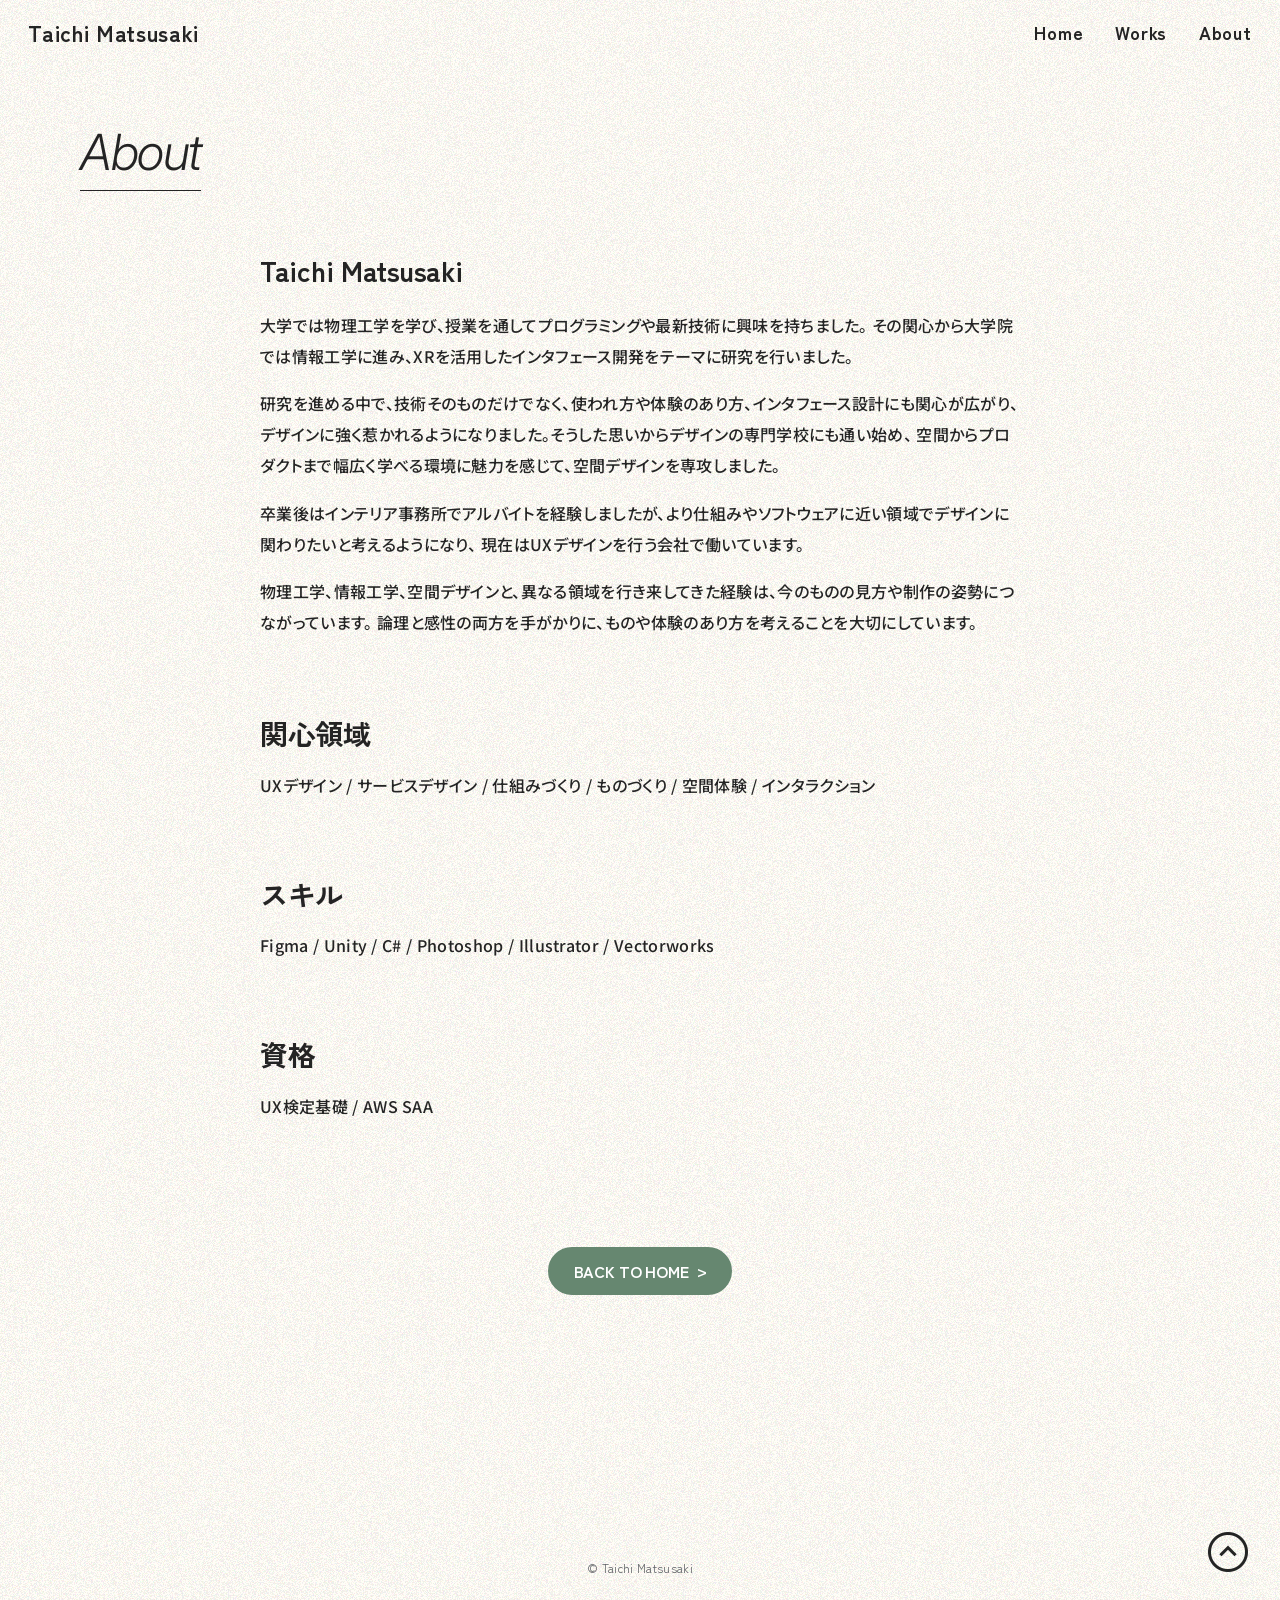
==== commit 6d6b6f48: "Work詳細ページ編集" ====
--- a/about/index.html
+++ b/about/index.html
@@ -69,7 +69,7 @@
           <section class="about-page-block">
             <h2>スキル</h2>
             <p class="about-inline-list">
-              Figma / Photoshop / Illustrator / Unity / Vectorworks
+              Figma / Unity / C# / Photoshop / Illustrator / Vectorworks
             </p>
           </section>
 
--- a/styles.css
+++ b/styles.css
@@ -335,6 +335,12 @@
   display: grid;
   gap: 0.5rem;
   padding-top: 16px;
+}
+
+.work-chips {
+  display: flex;
+  flex-wrap: wrap;
+  gap: 8px;
 }
 
 .work-body h3 {
@@ -607,6 +613,9 @@
 
 .detail-lead {
   font-weight: 500;
+  line-height: 1.95;
+  color: var(--text);
+  margin: 0;
 }
 
 .detail-hero-media,
@@ -619,13 +628,11 @@
 .detail-hero-media img,
 .detail-inline-media img {
   width: 100%;
-  height: 100%;
-  object-fit: cover;
+  height: auto;
   display: block;
 }
 
 .detail-hero-media {
-  aspect-ratio: 4 / 3;
   margin-bottom: 32px;
 }
 
@@ -673,12 +680,13 @@
   max-width: 760px;
 }
 
-.detail-inline-media {
-  aspect-ratio: 4 / 3;
-}
-
+.detail-block .detail-inline-media + .detail-prose {
+  margin-top: 48px;
+}
+
+.detail-inline-media,
 .detail-inline-media-wide {
-  aspect-ratio: 16 / 9;
+  aspect-ratio: auto;
 }
 
 @media (max-width: 1175px) {
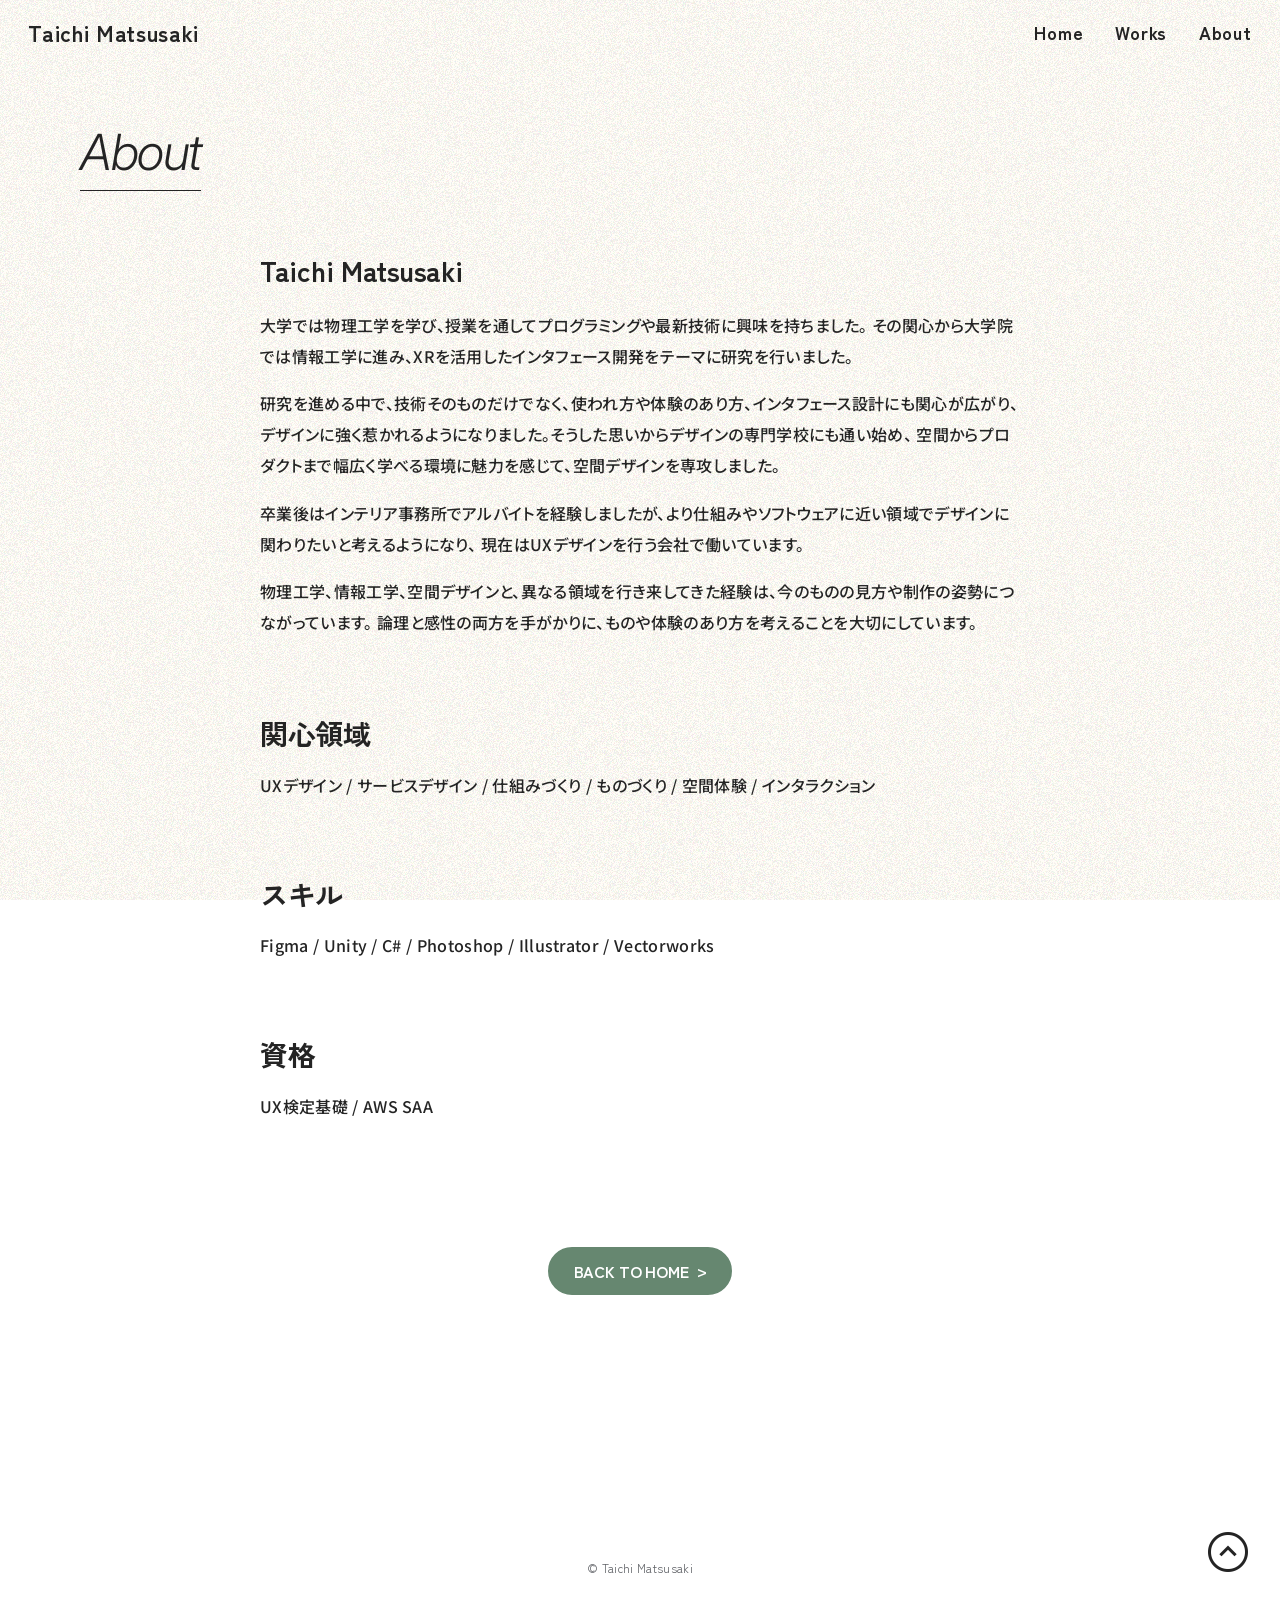
==== commit fdbf25a6: "ファビコン追加" ====
--- a/about/index.html
+++ b/about/index.html
@@ -4,6 +4,7 @@
     <meta charset="UTF-8" />
     <meta name="viewport" content="width=device-width, initial-scale=1.0" />
     <title>About | Taichi Matsusaki Portfolio</title>
+    <link rel="icon" type="image/png" href="../images/favicon.png" />
     <link rel="stylesheet" href="../styles.css" />
     <script src="../site.js" defer></script>
   </head>
--- a/styles.css
+++ b/styles.css
@@ -10,6 +10,7 @@
   --body-font: "Noto Sans JP", "Helvetica Neue", Arial, sans-serif;
   --shell-pad: clamp(20px, 2.22vw, 32px);
   --bg-image-size: cover;
+  --bg-image-position: center top;
 }
 
 * {
@@ -28,13 +29,13 @@
 }
 
 body {
+  position: relative;
+  isolation: isolate;
   min-width: 320px;
   overflow-x: hidden;
   overflow-y: auto;
   overscroll-behavior-y: none;
-  background:
-    url("./images/Portfolio_background.svg") center top / var(--bg-image-size) repeat-y,
-    var(--bg);
+  background: var(--bg);
   color: var(--text);
   font-family: var(--body-font);
   letter-spacing: 0.02em;
@@ -43,10 +44,19 @@
   -webkit-font-smoothing: antialiased;
 }
 
+body::before {
+  content: "";
+  position: fixed;
+  inset: 0;
+  z-index: -1;
+  pointer-events: none;
+  background:
+    url("./images/Portfolio_background.svg") var(--bg-image-position) / var(--bg-image-size) repeat-y,
+    var(--bg);
+}
+
 .top-entry {
-  background:
-    url("./images/Portfolio_background.svg") center top / var(--bg-image-size) repeat-y,
-    var(--bg);
+  background: transparent;
 }
 
 a {
@@ -115,9 +125,8 @@
   z-index: -1;
   transform: translateX(-50%);
   background:
-    url("./images/Portfolio_background.svg") center top / var(--bg-image-size) repeat-y,
+    url("./images/Portfolio_background.svg") var(--bg-image-position) / var(--bg-image-size) repeat-y,
     var(--bg);
-  background-position: center -1px;
 }
 
 .material-symbols-outlined {
@@ -233,6 +242,39 @@
   padding-top: 40px;
 }
 
+.works-filters {
+  display: flex;
+  flex-wrap: wrap;
+  gap: 12px;
+}
+
+.works-filter-chip {
+  appearance: none;
+  border: 1px solid #e3e3e3;
+  border-radius: 999px;
+  background: #ffffff;
+  color: #242424;
+  min-height: 40px;
+  padding: 8px 16px;
+  font-family: "Noto Sans JP", "Helvetica Neue", Arial, sans-serif;
+  font-size: 14px;
+  font-weight: 500;
+  line-height: 1;
+  letter-spacing: 0.01em;
+  cursor: pointer;
+  transition:
+    background-color 220ms ease,
+    border-color 220ms ease,
+    color 220ms ease,
+    opacity 220ms ease;
+}
+
+.works-filter-chip.is-active {
+  border-color: var(--accent-green);
+  background: var(--accent-green);
+  color: #ffffff;
+}
+
 .about-page-content {
   display: grid;
   gap: 80px;
@@ -302,6 +344,10 @@
   display: grid;
   grid-template-columns: repeat(2, minmax(0, 1fr));
   gap: 56px 80px;
+}
+
+.works-grid .work-item[hidden] {
+  display: none;
 }
 
 .work-link {
@@ -669,7 +715,7 @@
 .detail-block h3 {
   margin: 0;
   font-family: var(--body-font);
-  font-size: 24px;
+  font-size: 20px;
   font-weight: 600;
   letter-spacing: 0.01em;
 }
@@ -687,6 +733,37 @@
 .detail-inline-media,
 .detail-inline-media-wide {
   aspect-ratio: auto;
+}
+
+.detail-scroll-media {
+  width: 100%;
+  height: 360px;
+  overflow-y: auto;
+  overflow-x: hidden;
+  border-radius: 16px;
+  background: #ece7dd;
+  border: 1px solid #d5d0c7;
+}
+
+.detail-scroll-media img {
+  width: 100%;
+  height: auto;
+  display: block;
+}
+
+.detail-scroll-media-portrait {
+  width: min(420px, 100%);
+  height: 720px;
+  justify-self: center;
+}
+
+.detail-media-stack {
+  display: grid;
+  gap: 16px;
+}
+
+.detail-block .detail-media-stack + .detail-media-stack {
+  margin-top: 32px;
 }
 
 @media (max-width: 1175px) {
@@ -725,7 +802,7 @@
     border: 1px solid rgba(36, 36, 36, 0.12);
     border-radius: 14px;
     background:
-      url("./images/Portfolio_background.svg") center top / var(--bg-image-size) repeat-y,
+      url("./images/Portfolio_background.svg") var(--bg-image-position) / var(--bg-image-size) repeat-y,
       var(--bg);
     box-shadow: 0 14px 32px rgba(36, 36, 36, 0.08);
     opacity: 0;
@@ -785,6 +862,16 @@
     padding-top: 16px;
   }
 
+  .works-filters {
+    gap: 8px;
+  }
+
+  .works-filter-chip {
+    min-height: 36px;
+    padding: 8px 14px;
+    font-size: 13px;
+  }
+
   .about-page-content {
     gap: 56px;
   }
@@ -823,6 +910,14 @@
 
   .detail-article {
     gap: 56px;
+  }
+
+  .detail-scroll-media {
+    height: 280px;
+  }
+
+  .detail-scroll-media-portrait {
+    height: 520px;
   }
 }
 
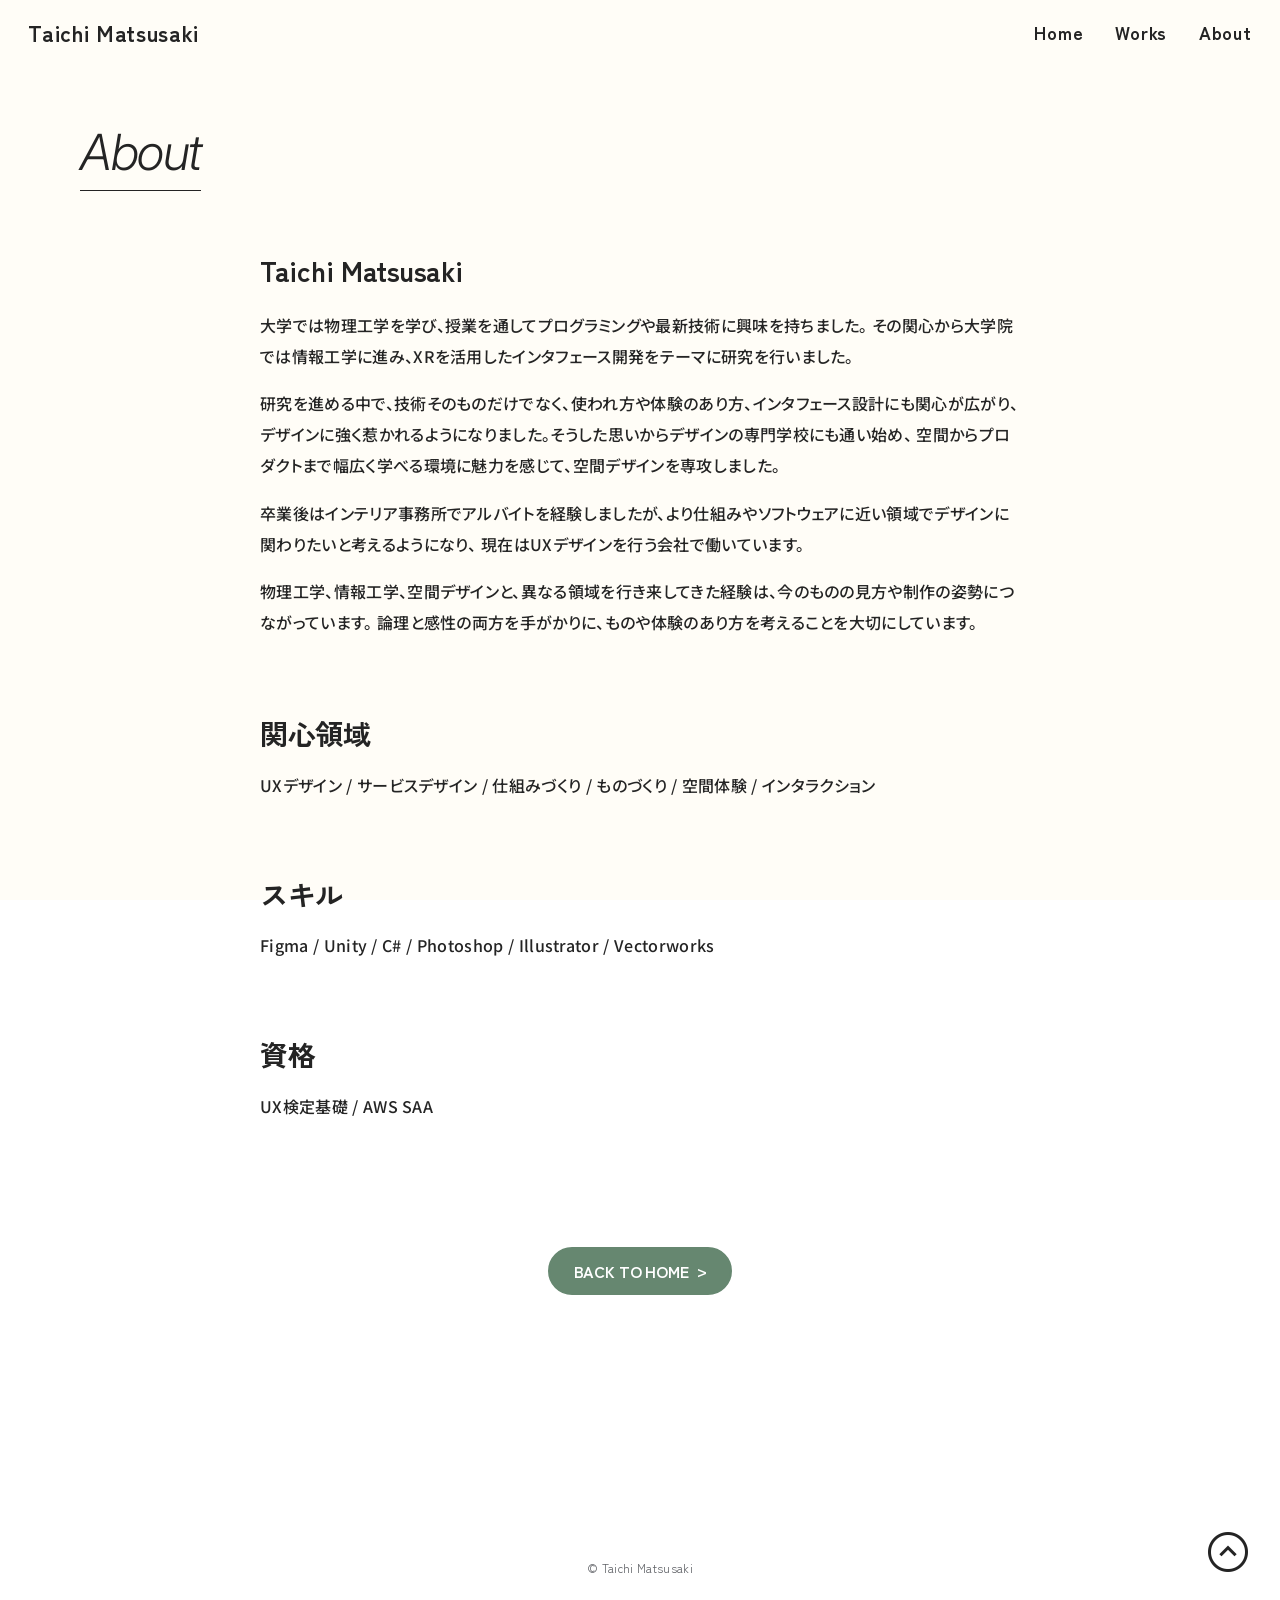
==== commit a7a979db: "Integrate Google Tag Manager into about page Added Google Tag Manager scripts for tracking." ====
--- a/about/index.html
+++ b/about/index.html
@@ -1,6 +1,14 @@
 <!DOCTYPE html>
 <html lang="ja">
   <head>
+    <!-- Google Tag Manager -->
+    <script>(function(w,d,s,l,i){w[l]=w[l]||[];w[l].push({'gtm.start':
+    new Date().getTime(),event:'gtm.js'});var f=d.getElementsByTagName(s)[0],
+    j=d.createElement(s),dl=l!='dataLayer'?'&l='+l:'';j.async=true;j.src=
+    'https://www.googletagmanager.com/gtm.js?id='+i+dl;f.parentNode.insertBefore(j,f);
+    })(window,document,'script','dataLayer','GTM-5NND4SVL');</script>
+    <!-- End Google Tag Manager -->
+    
     <meta charset="UTF-8" />
     <meta name="viewport" content="width=device-width, initial-scale=1.0" />
     <title>About | Taichi Matsusaki Portfolio</title>
@@ -9,6 +17,11 @@
     <script src="../site.js" defer></script>
   </head>
   <body class="top-entry">
+    <!-- Google Tag Manager (noscript) -->
+    <noscript><iframe src="https://www.googletagmanager.com/ns.html?id=GTM-5NND4SVL"
+    height="0" width="0" style="display:none;visibility:hidden"></iframe></noscript>
+    <!-- End Google Tag Manager (noscript) -->
+    
     <div class="page-shell about-page" id="top">
       <header class="top-header">
         <a class="top-logo" href="../index.html">Taichi Matsusaki</a>
--- a/styles.css
+++ b/styles.css
@@ -47,11 +47,11 @@
 body::before {
   content: "";
   position: fixed;
-  inset: 0;
+  inset: -2px 0 0;
   z-index: -1;
   pointer-events: none;
   background:
-    url("./images/Portfolio_background.svg") var(--bg-image-position) / var(--bg-image-size) repeat-y,
+    url("./images/Portfolio_background.png") var(--bg-image-position) / var(--bg-image-size) repeat-y,
     var(--bg);
 }
 
@@ -119,13 +119,13 @@
 .top-header::before {
   content: "";
   position: absolute;
-  inset: 0;
+  inset: -2px 0 0;
   left: 50%;
   width: 100vw;
   z-index: -1;
   transform: translateX(-50%);
   background:
-    url("./images/Portfolio_background.svg") var(--bg-image-position) / var(--bg-image-size) repeat-y,
+    url("./images/Portfolio_background.png") var(--bg-image-position) / var(--bg-image-size) repeat-y,
     var(--bg);
 }
 
@@ -802,7 +802,7 @@
     border: 1px solid rgba(36, 36, 36, 0.12);
     border-radius: 14px;
     background:
-      url("./images/Portfolio_background.svg") var(--bg-image-position) / var(--bg-image-size) repeat-y,
+      url("./images/Portfolio_background.png") var(--bg-image-position) / var(--bg-image-size) repeat-y,
       var(--bg);
     box-shadow: 0 14px 32px rgba(36, 36, 36, 0.08);
     opacity: 0;
